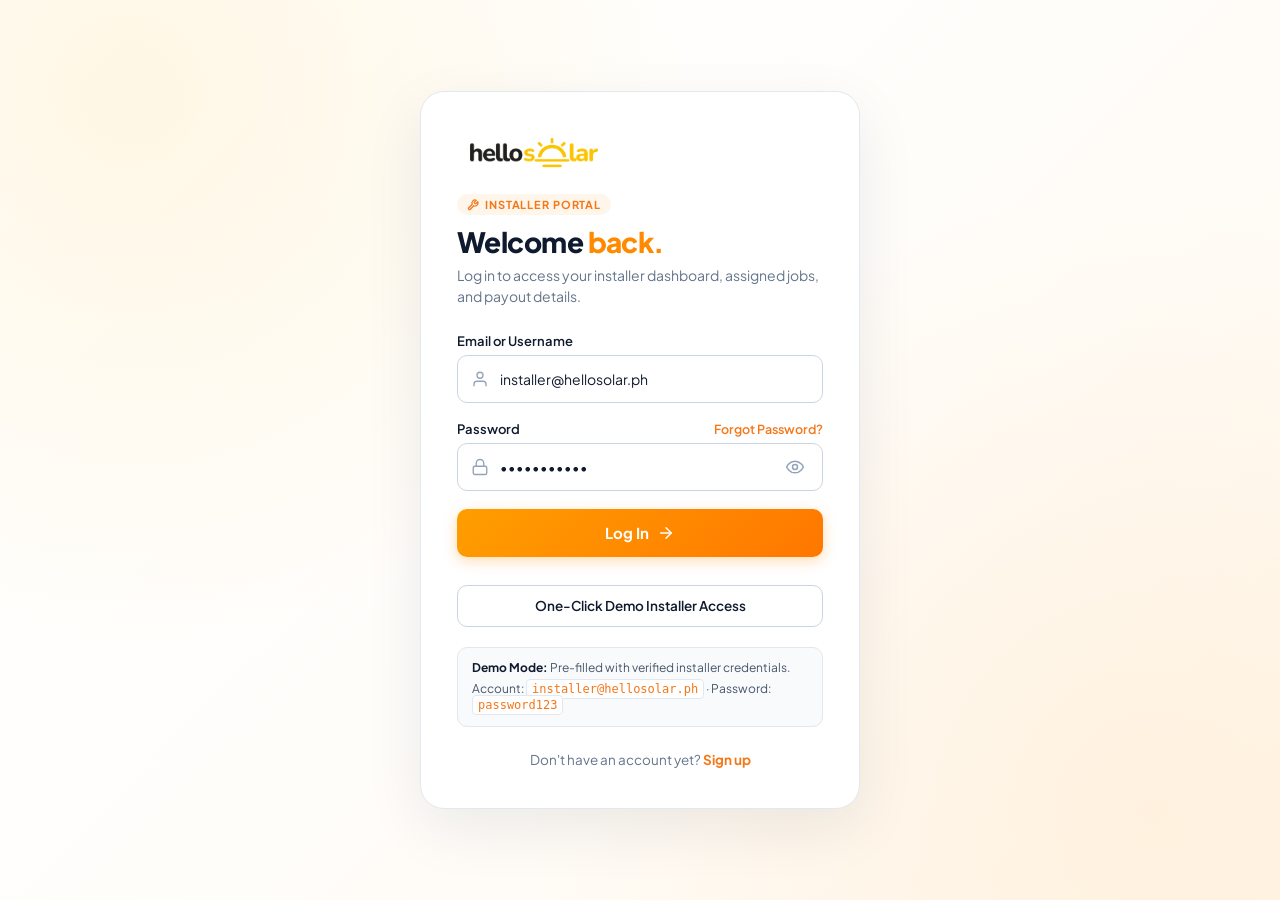
==== login.html @ 42e33a5e "First commit for Installer" ====
<!DOCTYPE html>
<html lang="en">

<head>
    <meta charset="UTF-8">
    <meta name="viewport" content="width=device-width, initial-scale=1.0">
    <meta name="description"
        content="Log in to your Hello Solar Installer portal to view assigned jobs, schedule installations, and manage payouts.">
    <title>Hello Solar Installer — Login</title>

    <!-- Favicon -->
    <link rel="icon" type="image/png" href="assets/images/logo_tab.png">

    <!-- Google Fonts -->
    <link rel="preconnect" href="https://fonts.googleapis.com">
    <link rel="preconnect" href="https://fonts.gstatic.com" crossorigin>
    <link href="https://fonts.googleapis.com/css2?family=Plus+Jakarta+Sans:wght@400;500;600;700;800&display=swap"
        rel="stylesheet">

    <!-- Design System CSS -->
    <link rel="stylesheet" href="assets/css/portal.css">

    <style>
        .auth-page {
            min-height: 100vh;
            display: flex;
            align-items: center;
            justify-content: center;
            padding: 32px 20px;
            background: radial-gradient(circle at 10% 10%, rgba(255, 179, 0, 0.1) 0%, transparent 40%),
                radial-gradient(circle at 90% 90%, rgba(255, 138, 0, 0.08) 0%, transparent 45%),
                linear-gradient(135deg, #ffffff 0%, #fffdfa 50%, #fff9ef 100%);
            position: relative;
            overflow: hidden;
        }

        .auth-card {
            width: 100%;
            max-width: 440px;
            background: var(--white, #ffffff);
            border: 1px solid var(--gray-200, #e2e8f0);
            border-radius: var(--radius-xl, 24px);
            padding: 40px 36px;
            box-shadow: 0 20px 60px rgba(16, 26, 46, 0.08);
            position: relative;
            z-index: 2;
        }

        .auth-logo {
            display: inline-flex;
            align-items: center;
            margin-bottom: 24px;
            text-decoration: none;
        }

        .auth-logo img {
            height: 38px;
            width: auto;
            display: block;
        }

        .auth-header {
            margin-bottom: 26px;
        }

        .eyebrow {
            display: inline-flex;
            align-items: center;
            gap: 6px;
            font-size: 11px;
            font-weight: 700;
            text-transform: uppercase;
            letter-spacing: 0.08em;
            color: var(--solar-orange-dark, #f47718);
            background: rgba(255, 138, 0, 0.08);
            padding: 4px 10px;
            border-radius: 999px;
            margin-bottom: 10px;
        }

        .auth-header h1 {
            font-size: 28px;
            font-weight: 800;
            color: var(--navy, #101a2e);
            letter-spacing: -0.02em;
            line-height: 1.2;
            margin: 0;
        }

        .auth-header h1 span {
            color: var(--solar-orange, #ff8a00);
        }

        .auth-header p {
            font-size: 14px;
            color: var(--gray-500, #64748b);
            margin-top: 6px;
            line-height: 1.5;
        }

        .auth-form {
            display: flex;
            flex-direction: column;
            gap: 18px;
        }

        .form-group {
            display: flex;
            flex-direction: column;
            gap: 6px;
        }

        .form-label {
            font-size: 13px;
            font-weight: 600;
            color: var(--navy, #101a2e);
        }

        .input-icon-wrap {
            position: relative;
            display: flex;
            align-items: center;
        }

        .input-icon-wrap>svg {
            position: absolute;
            left: 14px;
            top: 50%;
            transform: translateY(-50%);
            width: 18px;
            height: 18px;
            color: var(--gray-400, #94a3b8);
            pointer-events: none;
            z-index: 1;
            transition: color 0.2s ease;
        }

        .input-icon-wrap .form-input {
            width: 100%;
            padding-left: 42px;
            padding-right: 44px;
            height: 48px;
            border: 1px solid var(--gray-300, #cbd5e1);
            border-radius: var(--radius-sm, 10px);
            font-size: 14px;
            color: var(--navy, #101a2e);
            background: var(--white, #ffffff);
            transition: border-color 0.2s ease, box-shadow 0.2s ease, background 0.2s ease;
            box-sizing: border-box;
            outline: none;
            font-family: inherit;
        }

        .input-icon-wrap .form-input:focus {
            border-color: var(--solar-orange, #ff8a00);
            box-shadow: 0 0 0 3px rgba(255, 138, 0, 0.15);
        }

        .input-icon-wrap:focus-within>svg {
            color: var(--solar-orange, #ff8a00);
        }

        .password-toggle-btn {
            position: absolute;
            right: 12px;
            top: 50%;
            transform: translateY(-50%);
            background: transparent;
            border: none;
            outline: none;
            color: var(--gray-400, #94a3b8);
            padding: 6px;
            border-radius: var(--radius-xs, 6px);
            display: flex;
            align-items: center;
            justify-content: center;
            cursor: pointer;
            z-index: 2;
            transition: color 0.15s ease;
        }

        .password-toggle-btn svg {
            position: static;
            transform: none;
            width: 20px;
            height: 20px;
            color: currentColor;
            pointer-events: none;
        }

        .password-toggle-btn:hover {
            color: var(--navy, #101a2e);
        }

        .password-toggle-btn:focus-visible {
            outline: 2px solid var(--solar-orange, #ff8a00);
            outline-offset: 1px;
        }

        .auth-options {
            display: flex;
            align-items: center;
            justify-content: space-between;
            font-size: 13px;
        }

        .auth-options a {
            color: var(--solar-orange-dark, #f47718);
            font-weight: 600;
            text-decoration: none;
        }

        .auth-options a:hover {
            text-decoration: underline;
        }

        .auth-btn {
            width: 100%;
            height: 48px;
            font-size: 15px;
            font-weight: 700;
            display: flex;
            align-items: center;
            justify-content: center;
            gap: 8px;
            border-radius: var(--radius-sm, 10px);
            background: var(--solar-gradient, linear-gradient(135deg, #ff9e00 0%, #ff7700 100%));
            color: var(--white, #ffffff);
            border: none;
            cursor: pointer;
            box-shadow: 0 4px 14px rgba(255, 138, 0, 0.3);
            transition: transform 0.15s ease, box-shadow 0.15s ease, opacity 0.2s ease;
            font-family: inherit;
        }

        .auth-btn:hover:not(:disabled) {
            transform: translateY(-1px);
            box-shadow: 0 6px 20px rgba(255, 138, 0, 0.38);
        }

        .auth-btn:disabled {
            opacity: 0.85;
            cursor: not-allowed;
            transform: none;
        }

        .quick-demo-btn {
            width: 100%;
            margin-top: 10px;
            height: 42px;
            font-size: 13.5px;
            font-weight: 600;
            color: var(--navy, #101a2e);
            background: var(--white, #ffffff);
            border: 1px solid var(--gray-300, #cbd5e1);
            border-radius: var(--radius-sm, 10px);
            cursor: pointer;
            transition: all 0.15s ease;
            font-family: inherit;
        }

        .quick-demo-btn:hover {
            background: var(--gray-50, #f8fafc);
            border-color: var(--gray-400, #94a3b8);
        }

        .auth-footer {
            margin-top: 24px;
            text-align: center;
            font-size: 13.5px;
            color: var(--gray-500, #64748b);
        }

        .auth-footer a {
            color: var(--solar-orange-dark, #f47718);
            font-weight: 700;
            text-decoration: none;
        }

        .auth-footer a:hover {
            text-decoration: underline;
        }

        .demo-credentials-box {
            margin-top: 20px;
            padding: 12px 14px;
            background: var(--gray-50, #f8fafc);
            border: 1px solid var(--gray-200, #e2e8f0);
            border-radius: var(--radius-sm, 10px);
            font-size: 12px;
            color: var(--gray-600, #475569);
            display: flex;
            flex-direction: column;
            gap: 4px;
            line-height: 1.4;
        }

        .demo-credentials-box strong {
            color: var(--navy, #101a2e);
        }

        .demo-credentials-box code {
            font-family: monospace;
            background: var(--white, #ffffff);
            padding: 2px 5px;
            border-radius: 4px;
            border: 1px solid var(--gray-200, #e2e8f0);
            color: var(--solar-orange-dark, #f47718);
        }

        .error-msg {
            display: none;
            background: #fef2f2;
            color: #dc2626;
            border: 1px solid #fecaca;
            padding: 10px 14px;
            border-radius: var(--radius-sm, 10px);
            font-size: 13px;
            font-weight: 600;
            line-height: 1.4;
            align-items: center;
            gap: 8px;
            animation: fadeIn 0.2s ease;
        }

        .error-msg.visible {
            display: flex;
        }

        @keyframes fadeIn {
            from { opacity: 0; transform: translateY(-4px); }
            to { opacity: 1; transform: translateY(0); }
        }

        @media (max-width: 480px) {
            .auth-card {
                padding: 28px 20px;
                border-radius: var(--radius-lg, 18px);
            }

            .auth-header h1 {
                font-size: 24px;
            }
        }
    </style>
</head>

<body>
    <main class="auth-page">
        <section class="auth-card" aria-labelledby="loginHeading">
            <!-- Brand Logo -->
            <a href="login.html" class="auth-logo" title="Hello Solar Installer Portal">
                <img src="assets/images/hello_solar.png" alt="Hello Solar">
            </a>

            <!-- Header -->
            <header class="auth-header">
                <span class="eyebrow">
                    <svg width="12" height="12" viewBox="0 0 24 24" fill="none" stroke="currentColor" stroke-width="2.5" stroke-linecap="round" stroke-linejoin="round">
                        <path d="M14.7 6.3a1 1 0 0 0 0 1.4l1.6 1.6a1 1 0 0 0 1.4 0l3.77-3.77a6 6 0 0 1-7.94 7.94l-6.91 6.91a2.12 2.12 0 0 1-3-3l6.91-6.91a6 6 0 0 1 7.94-7.94l-3.76 3.76z"/>
                    </svg>
                    Installer Portal
                </span>
                <h1 id="loginHeading">Welcome <span>back.</span></h1>
                <p>Log in to access your installer dashboard, assigned jobs, and payout details.</p>
            </header>

            <!-- Login Form -->
            <form class="auth-form" id="loginForm" novalidate>
                <!-- Error Alert Box -->
                <div class="error-msg" id="loginErrorMsg" role="alert">
                    <svg width="18" height="18" viewBox="0 0 24 24" fill="none" stroke="currentColor" stroke-width="2"
                        stroke-linecap="round" stroke-linejoin="round" style="flex-shrink: 0;">
                        <circle cx="12" cy="12" r="10"></circle>
                        <line x1="12" y1="8" x2="12" y2="12"></line>
                        <line x1="12" y1="16" x2="12.01" y2="16"></line>
                    </svg>
                    <span id="loginErrorText">Invalid email, account ID, or password. Please try again.</span>
                </div>

                <!-- Username/Email Field -->
                <div class="form-group">
                    <label class="form-label" for="username">Email or Username</label>
                    <div class="input-icon-wrap">
                        <svg viewBox="0 0 24 24" fill="none" stroke="currentColor" stroke-width="1.8"
                            stroke-linecap="round" stroke-linejoin="round" aria-hidden="true">
                            <path d="M20 21v-2a4 4 0 0 0-4-4H8a4 4 0 0 0-4 4v2"></path>
                            <circle cx="12" cy="7" r="4"></circle>
                        </svg>
                        <input class="form-input" id="username" name="username" type="text"
                            placeholder="e.g. installer@hellosolar.ph" autocomplete="username"
                            value="installer@hellosolar.ph" required>
                    </div>
                </div>

                <!-- Password Field -->
                <div class="form-group">
                    <div style="display: flex; justify-content: space-between; align-items: center;">
                        <label class="form-label" for="password">Password</label>
                        <a href="#" id="forgotPasswordLink"
                            style="font-size: 12.5px; color: var(--solar-orange-dark, #f47718); font-weight: 600; text-decoration: none;">Forgot
                            Password?</a>
                    </div>
                    <div class="input-icon-wrap">
                        <svg viewBox="0 0 24 24" fill="none" stroke="currentColor" stroke-width="1.8"
                            stroke-linecap="round" stroke-linejoin="round" aria-hidden="true">
                            <rect x="3" y="11" width="18" height="11" rx="2" ry="2"></rect>
                            <path d="M7 11V7a5 5 0 0 1 10 0v4"></path>
                        </svg>
                        <input class="form-input" id="password" name="password" type="password"
                            placeholder="Enter password" autocomplete="current-password" value="password123" required>
                        <button type="button" class="password-toggle-btn" id="passwordToggle"
                            aria-label="Toggle password visibility">
                            <svg id="eyeIcon" width="18" height="18" viewBox="0 0 24 24" fill="none"
                                stroke="currentColor" stroke-width="1.8" stroke-linecap="round" stroke-linejoin="round">
                                <path d="M2 12s3-7 10-7 10 7 10 7-3 7-10 7-10-7-10-7Z" />
                                <circle cx="12" cy="12" r="3" />
                            </svg>
                        </button>
                    </div>
                </div>

                <!-- Submit Button -->
                <button type="submit" class="auth-btn" id="loginBtn">
                    <span id="loginBtnText">Log In</span>
                    <svg width="18" height="18" viewBox="0 0 24 24" fill="none" stroke="currentColor" stroke-width="2"
                        stroke-linecap="round" stroke-linejoin="round">
                        <path d="M5 12h14"></path>
                        <path d="m12 5 7 7-7 7"></path>
                    </svg>
                </button>

                <!-- One-click Demo Access -->
                <button type="button" class="quick-demo-btn" id="quickDemoBtn">
                    One-Click Demo Installer Access
                </button>
            </form>

            <!-- Demo Credentials Helper Box -->
            <div class="demo-credentials-box">
                <div><strong>Demo Mode:</strong> Pre-filled with verified installer credentials.</div>
                <div>Account: <code>installer@hellosolar.ph</code> · Password: <code>password123</code></div>
            </div>

            <!-- Footer Switch -->
            <p class="auth-footer">
                Don't have an account yet?
                <a href="signup.html">Sign up</a>
            </p>
        </section>
    </main>

    <!-- Installer Authentication Logic & Helper Scripts -->
    <script src="assets/js/auth.js"></script>
    <script src="assets/js/portal.js"></script>

    <script>
        const loginForm = document.getElementById("loginForm");
        const loginBtn = document.getElementById("loginBtn");
        const loginBtnText = document.getElementById("loginBtnText");
        const quickDemoBtn = document.getElementById("quickDemoBtn");
        const passwordInput = document.getElementById("password");
        const passwordToggle = document.getElementById("passwordToggle");
        const usernameInput = document.getElementById("username");
        const forgotPasswordLink = document.getElementById("forgotPasswordLink");
        const loginErrorMsg = document.getElementById("loginErrorMsg");
        const loginErrorText = document.getElementById("loginErrorText");

        function showError(msg) {
            if (loginErrorMsg && loginErrorText) {
                loginErrorText.textContent = msg;
                loginErrorMsg.classList.add("visible");
            }
        }

        function hideError() {
            if (loginErrorMsg) {
                loginErrorMsg.classList.remove("visible");
            }
        }

        // Toggle password visibility
        if (passwordToggle && passwordInput) {
            passwordToggle.addEventListener("click", (e) => {
                e.preventDefault();
                const isPassword = passwordInput.type === "password";
                passwordInput.type = isPassword ? "text" : "password";
                passwordToggle.setAttribute("aria-label", isPassword ? "Hide password" : "Show password");
                passwordToggle.setAttribute("aria-pressed", isPassword ? "true" : "false");

                const eyeIcon = document.getElementById("eyeIcon");
                if (eyeIcon) {
                    if (isPassword) {
                        eyeIcon.innerHTML = `
                            <path d="M9.88 9.88a3 3 0 1 0 4.24 4.24"/>
                            <path d="M10.73 5.08A10.43 10.43 0 0 1 12 5c7 0 10 7 10 7a13.16 13.16 0 0 1-1.67 2.68"/>
                            <path d="M6.61 6.61A13.526 13.526 0 0 0 2 12s3 7 10 7a9.74 9.74 0 0 0 5.39-1.61"/>
                            <line x1="2" y1="2" x2="22" y2="22"/>
                        `;
                    } else {
                        eyeIcon.innerHTML = `
                            <path d="M2 12s3-7 10-7 10 7 10 7-3 7-10 7-10-7-10-7Z"/>
                            <circle cx="12" cy="12" r="3"/>
                        `;
                    }
                }
            });
        }

        // Forgot Password Action
        if (forgotPasswordLink) {
            forgotPasswordLink.addEventListener("click", (e) => {
                e.preventDefault();
                if (window.HelloSolar && window.HelloSolar.toast) {
                    window.HelloSolar.toast("Installer Support", "Contact operations@hellosolar.ph or your dispatch coordinator to reset your installer credentials.");
                } else {
                    alert("Please contact Hello Solar Installer Operations at operations@hellosolar.ph to reset your account credentials.");
                }
            });
        }

        function performLogin(identifier = null, password = null) {
            hideError();

            const id = (identifier || usernameInput.value).trim();
            const pass = password !== null ? password : passwordInput.value;

            if (!id) {
                showError("Please enter your email or username.");
                usernameInput.focus();
                return;
            }

            if (!pass) {
                showError("Please enter your password.");
                passwordInput.focus();
                return;
            }

            loginBtn.disabled = true;
            loginBtnText.textContent = "Verifying...";

            setTimeout(() => {
                // Check credentials against HelloSolarAuth
                let matchedUser = window.HelloSolarAuth ? window.HelloSolarAuth.authenticate(id, pass) : null;

                // Fallback demo check if HelloSolarAuth not initialized
                if (!matchedUser && id.toLowerCase().includes("installer") && pass === "password123") {
                    matchedUser = {
                        username: id,
                        email: "installer@hellosolar.ph",
                        businessName: "SolarTech Installer",
                        fullName: "Installer Partner"
                    };
                }

                if (matchedUser) {
                    if (window.HelloSolarAuth) {
                        window.HelloSolarAuth.setSession(matchedUser);
                    } else {
                        localStorage.setItem("hello_solar_installer_logged_in", "true");
                        localStorage.setItem("hello_solar_installer_user", JSON.stringify(matchedUser));
                        localStorage.setItem("hello_solar_merchant_logged_in", "true");
                        localStorage.setItem("hello_solar_merchant_user", JSON.stringify(matchedUser));
                    }

                    loginBtnText.textContent = "Access Granted ✓";
                    loginBtn.style.background = "#16a34a";

                    setTimeout(() => {
                        window.location.href = "myjob.html";
                    }, 350);
                } else {
                    loginBtn.disabled = false;
                    loginBtnText.textContent = "Log In";
                    showError("Invalid email/username or password. Please try again.");
                    passwordInput.focus();
                }
            }, 400);
        }

        if (loginForm) {
            loginForm.addEventListener("submit", (e) => {
                e.preventDefault();
                performLogin();
            });
        }

        if (quickDemoBtn) {
            quickDemoBtn.addEventListener("click", () => {
                usernameInput.value = "installer@hellosolar.ph";
                passwordInput.value = "password123";
                performLogin("installer@hellosolar.ph", "password123");
            });
        }
    </script>
</body>

</html>
---- assets/css/portal.css ----
/* ==========================================================================
   HELLO SOLAR — CORE PORTAL & AUTH DESIGN SYSTEM
   Clean energy. Lower bills. Brighter future.
   ========================================================================== */

:root {
    /* Brand Palette */
    --navy: #101a2e;
    --navy-soft: #18273d;
    --navy-light: #24344d;
    --navy-surface: #0c1424;

    --solar-yellow: #ffb300;
    --solar-gold: #f8b319;
    --solar-orange: #ff8a00;
    --solar-orange-dark: #f47718;
    --solar-gradient: linear-gradient(135deg, #ff9e00 0%, #ff7700 100%);
    --solar-gradient-subtle: linear-gradient(135deg, rgba(255, 179, 0, 0.12) 0%, rgba(255, 138, 0, 0.06) 100%);

    --cream: #fffdf9;
    --cream-soft: #fffaf2;
    --white: #ffffff;

    /* Neutrals */
    --gray-50: #f8fafc;
    --gray-100: #f1f5f9;
    --gray-200: #e2e8f0;
    --gray-300: #cbd5e1;
    --gray-400: #94a3b8;
    --gray-500: #64748b;
    --gray-600: #475569;
    --gray-700: #334155;
    --gray-800: #1e293b;

    /* Semantic */
    --red: #dc2626;
    --red-bg: #fef2f2;
    --red-border: #fecaca;
    --green: #16a34a;
    --green-bg: #ecfdf5;
    --green-border: #a7f3d0;

    /* Radii */
    --radius-xs: 6px;
    --radius-sm: 10px;
    --radius-md: 14px;
    --radius-lg: 18px;
    --radius-xl: 24px;
    --radius-full: 9999px;

    /* Shadows */
    --shadow-sm: 0 4px 16px rgba(16, 26, 46, 0.05);
    --shadow-md: 0 10px 30px rgba(16, 26, 46, 0.07);
    --shadow-card: 0 20px 60px rgba(16, 26, 46, 0.08);

    /* Transitions */
    --transition-fast: 150ms cubic-bezier(0.4, 0, 0.2, 1);
    --transition-base: 220ms cubic-bezier(0.4, 0, 0.2, 1);
}

* {
    margin: 0;
    padding: 0;
    box-sizing: border-box;
}

body {
    font-family: "Plus Jakarta Sans", system-ui, -apple-system, BlinkMacSystemFont, "Segoe UI", Roboto, sans-serif;
    color: var(--navy);
    background: #fffdf9;
    -webkit-font-smoothing: antialiased;
}

/* --------------------------------------------------------------------------
   BUTTONS
   -------------------------------------------------------------------------- */
.btn {
    display: inline-flex;
    align-items: center;
    justify-content: center;
    font-family: inherit;
    font-size: 14px;
    font-weight: 700;
    padding: 10px 20px;
    border: 1px solid transparent;
    border-radius: var(--radius-sm);
    cursor: pointer;
    text-decoration: none;
    transition: all 0.2s cubic-bezier(0.4, 0, 0.2, 1);
    user-select: none;
}

.btn-primary {
    background: var(--solar-gradient);
    color: var(--white);
    border: none;
    box-shadow: 0 4px 14px rgba(255, 138, 0, 0.3);
}

.btn-primary:hover:not(:disabled) {
    transform: translateY(-1px);
    box-shadow: 0 6px 20px rgba(255, 138, 0, 0.38);
}

.btn-primary:active:not(:disabled) {
    transform: translateY(0);
}

.btn-primary:disabled {
    opacity: 0.8;
    cursor: not-allowed;
    transform: none;
}

.btn-outline {
    background: var(--white);
    color: var(--gray-700);
    border: 1px solid var(--gray-300);
}

.btn-outline:hover {
    background: var(--gray-50);
    color: var(--navy);
    border-color: var(--gray-400);
}

/* --------------------------------------------------------------------------
   INPUTS
   -------------------------------------------------------------------------- */
.form-input {
    width: 100%;
    font-family: inherit;
    font-size: 14px;
    color: var(--navy);
    background: var(--white);
    border: 1px solid var(--gray-300);
    border-radius: var(--radius-sm);
    padding: 10px 14px;
    outline: none;
    transition: border-color 0.2s ease, box-shadow 0.2s ease, background 0.2s ease;
    box-sizing: border-box;
}

.form-input:focus {
    border-color: var(--solar-orange);
    box-shadow: 0 0 0 3px rgba(255, 138, 0, 0.15);
}

.form-input::placeholder {
    color: var(--gray-400);
}
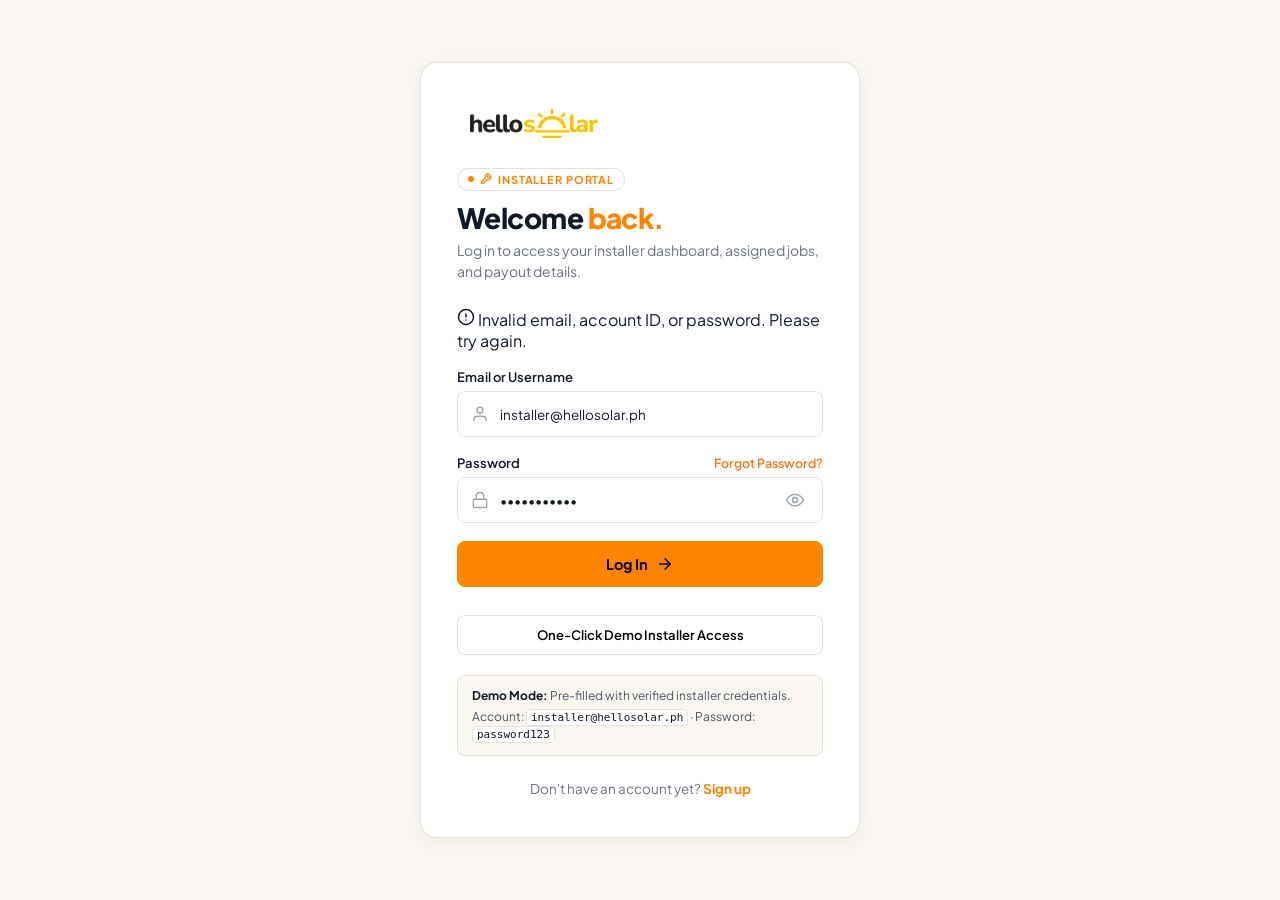
==== commit 7485fd4d: "polish" ====
--- a/login.html
+++ b/login.html
@@ -1,4 +1,4 @@
-<!DOCTYPE html>
+﻿<!DOCTYPE html>
 <html lang="en">
 
 <head>
@@ -27,9 +27,7 @@
             align-items: center;
             justify-content: center;
             padding: 32px 20px;
-            background: radial-gradient(circle at 10% 10%, rgba(255, 179, 0, 0.1) 0%, transparent 40%),
-                radial-gradient(circle at 90% 90%, rgba(255, 138, 0, 0.08) 0%, transparent 45%),
-                linear-gradient(135deg, #ffffff 0%, #fffdfa 50%, #fff9ef 100%);
+            background: #FAF7F2;
             position: relative;
             overflow: hidden;
         }
@@ -37,11 +35,11 @@
         .auth-card {
             width: 100%;
             max-width: 440px;
-            background: var(--white, #ffffff);
-            border: 1px solid var(--gray-200, #e2e8f0);
-            border-radius: var(--radius-xl, 24px);
+            background: #FFFFFF;
+            border: 1px solid #E5E0D8;
+            border-radius: 16px;
             padding: 40px 36px;
-            box-shadow: 0 20px 60px rgba(16, 26, 46, 0.08);
+            box-shadow: 0 4px 20px rgba(0, 0, 0, 0.05);
             position: relative;
             z-index: 2;
         }
@@ -71,29 +69,38 @@
             font-weight: 700;
             text-transform: uppercase;
             letter-spacing: 0.08em;
-            color: var(--solar-orange-dark, #f47718);
-            background: rgba(255, 138, 0, 0.08);
+            color: #FF8400;
+            background: #FFFFFF;
+            border: 1px solid #E5E0D8;
             padding: 4px 10px;
             border-radius: 999px;
             margin-bottom: 10px;
         }
 
+        .eyebrow::before {
+            content: '';
+            width: 6px;
+            height: 6px;
+            border-radius: 50%;
+            background: #FF8400;
+        }
+
         .auth-header h1 {
             font-size: 28px;
             font-weight: 800;
-            color: var(--navy, #101a2e);
+            color: #111827;
             letter-spacing: -0.02em;
             line-height: 1.2;
             margin: 0;
         }
 
         .auth-header h1 span {
-            color: var(--solar-orange, #ff8a00);
+            color: #FF8400;
         }
 
         .auth-header p {
             font-size: 14px;
-            color: var(--gray-500, #64748b);
+            color: #6B7280;
             margin-top: 6px;
             line-height: 1.5;
         }
@@ -113,7 +120,7 @@
         .form-label {
             font-size: 13px;
             font-weight: 600;
-            color: var(--navy, #101a2e);
+            color: #111827;
         }
 
         .input-icon-wrap {
@@ -129,7 +136,7 @@
             transform: translateY(-50%);
             width: 18px;
             height: 18px;
-            color: var(--gray-400, #94a3b8);
+            color: #9CA3AF;
             pointer-events: none;
             z-index: 1;
             transition: color 0.2s ease;
@@ -139,25 +146,25 @@
             width: 100%;
             padding-left: 42px;
             padding-right: 44px;
-            height: 48px;
-            border: 1px solid var(--gray-300, #cbd5e1);
-            border-radius: var(--radius-sm, 10px);
-            font-size: 14px;
-            color: var(--navy, #101a2e);
-            background: var(--white, #ffffff);
-            transition: border-color 0.2s ease, box-shadow 0.2s ease, background 0.2s ease;
+            height: 46px;
+            border: 1px solid #E5E0D8;
+            border-radius: 8px;
+            font-size: 13.5px;
+            color: #111827;
+            background: #FFFFFF;
+            transition: border-color 0.2s ease, box-shadow 0.2s ease;
             box-sizing: border-box;
             outline: none;
             font-family: inherit;
         }
 
         .input-icon-wrap .form-input:focus {
-            border-color: var(--solar-orange, #ff8a00);
-            box-shadow: 0 0 0 3px rgba(255, 138, 0, 0.15);
+            border-color: #FF8400;
+            box-shadow: 0 0 0 3px rgba(255, 132, 0, 0.15);
         }
 
         .input-icon-wrap:focus-within>svg {
-            color: var(--solar-orange, #ff8a00);
+            color: #FF8400;
         }
 
         .password-toggle-btn {
@@ -168,9 +175,9 @@
             background: transparent;
             border: none;
             outline: none;
-            color: var(--gray-400, #94a3b8);
+            color: #9CA3AF;
             padding: 6px;
-            border-radius: var(--radius-xs, 6px);
+            border-radius: 6px;
             display: flex;
             align-items: center;
             justify-content: center;
@@ -189,11 +196,11 @@
         }
 
         .password-toggle-btn:hover {
-            color: var(--navy, #101a2e);
+            color: #111827;
         }
 
         .password-toggle-btn:focus-visible {
-            outline: 2px solid var(--solar-orange, #ff8a00);
+            outline: 2px solid #FF8400;
             outline-offset: 1px;
         }
 
@@ -205,7 +212,7 @@
         }
 
         .auth-options a {
-            color: var(--solar-orange-dark, #f47718);
+            color: #FF8400;
             font-weight: 600;
             text-decoration: none;
         }
@@ -216,30 +223,33 @@
 
         .auth-btn {
             width: 100%;
-            height: 48px;
-            font-size: 15px;
+            height: 46px;
+            font-size: 14.5px;
             font-weight: 700;
             display: flex;
             align-items: center;
             justify-content: center;
             gap: 8px;
-            border-radius: var(--radius-sm, 10px);
-            background: var(--solar-gradient, linear-gradient(135deg, #ff9e00 0%, #ff7700 100%));
-            color: var(--white, #ffffff);
-            border: none;
+            border-radius: 8px;
+            background: #FF8400;
+            color: #000000;
+            border: 1px solid #FF8400;
             cursor: pointer;
-            box-shadow: 0 4px 14px rgba(255, 138, 0, 0.3);
-            transition: transform 0.15s ease, box-shadow 0.15s ease, opacity 0.2s ease;
+            box-shadow: none;
+            transition: all 0.2s ease;
             font-family: inherit;
         }
 
         .auth-btn:hover:not(:disabled) {
-            transform: translateY(-1px);
-            box-shadow: 0 6px 20px rgba(255, 138, 0, 0.38);
+            background: #FFFFFF;
+            color: #000000;
+            border-color: #FF8400;
+            transform: none;
+            box-shadow: none;
         }
 
         .auth-btn:disabled {
-            opacity: 0.85;
+            opacity: 0.7;
             cursor: not-allowed;
             transform: none;
         }
@@ -247,32 +257,33 @@
         .quick-demo-btn {
             width: 100%;
             margin-top: 10px;
-            height: 42px;
-            font-size: 13.5px;
+            height: 40px;
+            font-size: 13px;
             font-weight: 600;
-            color: var(--navy, #101a2e);
-            background: var(--white, #ffffff);
-            border: 1px solid var(--gray-300, #cbd5e1);
-            border-radius: var(--radius-sm, 10px);
+            color: #000000;
+            background: #FFFFFF;
+            border: 1px solid #E5E0D8;
+            border-radius: 8px;
             cursor: pointer;
-            transition: all 0.15s ease;
+            transition: all 0.2s ease;
             font-family: inherit;
         }
 
         .quick-demo-btn:hover {
-            background: var(--gray-50, #f8fafc);
-            border-color: var(--gray-400, #94a3b8);
+            background: #FFFFFF;
+            border-color: #FF8400;
+            color: #000000;
         }
 
         .auth-footer {
             margin-top: 24px;
             text-align: center;
             font-size: 13.5px;
-            color: var(--gray-500, #64748b);
+            color: #6B7280;
         }
 
         .auth-footer a {
-            color: var(--solar-orange-dark, #f47718);
+            color: #FF8400;
             font-weight: 700;
             text-decoration: none;
         }
@@ -284,11 +295,11 @@
         .demo-credentials-box {
             margin-top: 20px;
             padding: 12px 14px;
-            background: var(--gray-50, #f8fafc);
-            border: 1px solid var(--gray-200, #e2e8f0);
-            border-radius: var(--radius-sm, 10px);
+            background: #FAF7F2;
+            border: 1px solid #E5E0D8;
+            border-radius: 8px;
             font-size: 12px;
-            color: var(--gray-600, #475569);
+            color: #4B5563;
             display: flex;
             flex-direction: column;
             gap: 4px;
@@ -296,53 +307,36 @@
         }
 
         .demo-credentials-box strong {
-            color: var(--navy, #101a2e);
+            color: #111827;
         }
 
         .demo-credentials-box code {
-            font-family: monospace;
-            background: var(--white, #ffffff);
-            padding: 2px 5px;
+            font-family: ui-monospace, SFMono-Regular, Menlo, Monaco, Consolas, monospace;
+            background: #FFFFFF;
+            padding: 1px 4px;
+            border: 1px solid #E5E0D8;
             border-radius: 4px;
-            border: 1px solid var(--gray-200, #e2e8f0);
-            color: var(--solar-orange-dark, #f47718);
-        }
-
-        .error-msg {
+            font-size: 11px;
+            color: #111827;
+        }
+
+        .auth-error {
             display: none;
-            background: #fef2f2;
-            color: #dc2626;
-            border: 1px solid #fecaca;
             padding: 10px 14px;
-            border-radius: var(--radius-sm, 10px);
+            background: #FFFFFF;
+            border: 1px solid #EF4444;
+            border-radius: 8px;
+            color: #EF4444;
             font-size: 13px;
-            font-weight: 600;
-            line-height: 1.4;
+            margin-bottom: 16px;
+        }
+
+        .auth-error.visible {
+            display: flex;
             align-items: center;
             gap: 8px;
-            animation: fadeIn 0.2s ease;
-        }
-
-        .error-msg.visible {
-            display: flex;
-        }
-
-        @keyframes fadeIn {
-            from { opacity: 0; transform: translateY(-4px); }
-            to { opacity: 1; transform: translateY(0); }
-        }
-
-        @media (max-width: 480px) {
-            .auth-card {
-                padding: 28px 20px;
-                border-radius: var(--radius-lg, 18px);
-            }
-
-            .auth-header h1 {
-                font-size: 24px;
-            }
-        }
-    </style>
+        }
+</style>
 </head>
 
 <body>
